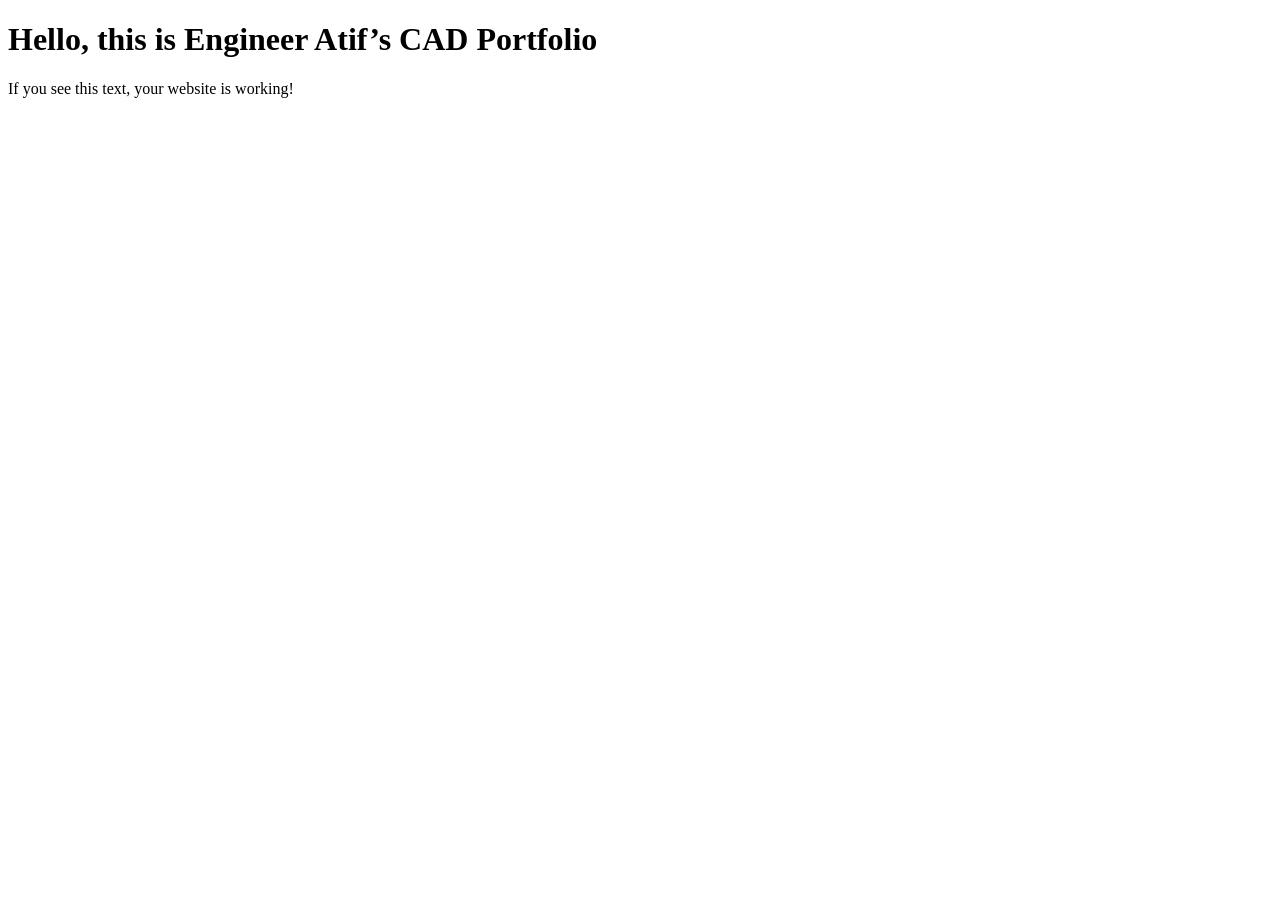
==== index.html @ 32eb72b0 "Create index.html" ====
<!DOCTYPE html>
<html>
<head>
    <title>Engineer Atif - CAD Portfolio</title>
    <meta name="viewport" content="width=device-width, initial-scale=1">
</head>
<body>
    <h1>Hello, this is Engineer Atif’s CAD Portfolio</h1>
    <p>If you see this text, your website is working!</p>
</body>
</html>
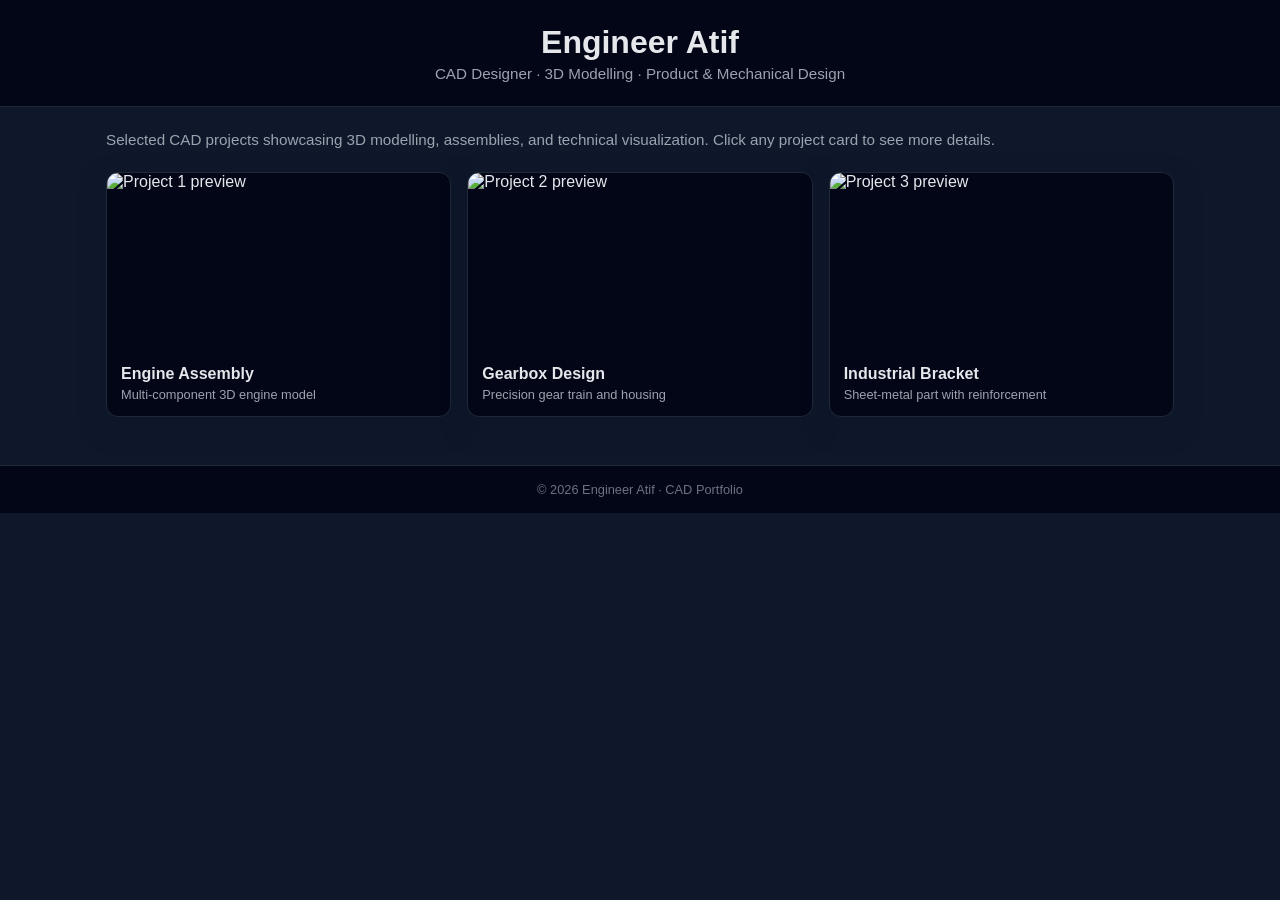
==== commit 13943550: "index.html" ====
--- a/index.html
+++ b/index.html
@@ -1,11 +1,331 @@
 <!DOCTYPE html>
-<html>
+<html lang="en">
 <head>
-    <title>Engineer Atif - CAD Portfolio</title>
-    <meta name="viewport" content="width=device-width, initial-scale=1">
+  <meta charset="UTF-8" />
+  <title>Engineer Atif - CAD Portfolio</title>
+  <meta name="viewport" content="width=device-width, initial-scale=1" />
+  <style>
+    * {
+      box-sizing: border-box;
+      margin: 0;
+      padding: 0;
+    }
+
+    body {
+      font-family: Arial, sans-serif;
+      background: #0f172a;
+      color: #e5e7eb;
+      min-height: 100vh;
+    }
+
+    header {
+      padding: 24px 16px;
+      text-align: center;
+      background: #020617;
+      border-bottom: 1px solid #1f2937;
+    }
+
+    header h1 {
+      font-size: 2rem;
+      margin-bottom: 4px;
+    }
+
+    header p {
+      font-size: 0.95rem;
+      color: #9ca3af;
+    }
+
+    main {
+      max-width: 1100px;
+      margin: 0 auto;
+      padding: 24px 16px 48px;
+    }
+
+    .intro {
+      margin-bottom: 24px;
+      font-size: 0.95rem;
+      color: #9ca3af;
+    }
+
+    .grid {
+      display: grid;
+      grid-template-columns: repeat(auto-fit, minmax(250px, 1fr));
+      gap: 16px;
+    }
+
+    .card {
+      background: #020617;
+      border-radius: 12px;
+      overflow: hidden;
+      border: 1px solid #1f2937;
+      box-shadow: 0 10px 25px rgba(15,23,42,0.6);
+      cursor: pointer;
+      transition: transform 0.2s ease, box-shadow 0.2s ease, border-color 0.2s ease;
+    }
+
+    .card:hover {
+      transform: translateY(-4px);
+      box-shadow: 0 18px 30px rgba(15,23,42,0.8);
+      border-color: #4b5563;
+    }
+
+    .card img {
+      width: 100%;
+      height: 180px;
+      object-fit: cover;
+      display: block;
+    }
+
+    .card-body {
+      padding: 12px 14px 14px;
+    }
+
+    .card-title {
+      font-size: 1rem;
+      margin-bottom: 4px;
+    }
+
+    .card-sub {
+      font-size: 0.8rem;
+      color: #9ca3af;
+    }
+
+    footer {
+      text-align: center;
+      padding: 16px;
+      font-size: 0.8rem;
+      color: #6b7280;
+      border-top: 1px solid #1f2937;
+      background: #020617;
+    }
+
+    /* Modal */
+    .modal {
+      display: none;
+      position: fixed;
+      inset: 0;
+      background: rgba(15,23,42,0.85);
+      justify-content: center;
+      align-items: center;
+      padding: 16px;
+      z-index: 50;
+    }
+
+    .modal.open {
+      display: flex;
+    }
+
+    .modal-content {
+      background: #020617;
+      border-radius: 16px;
+      max-width: 800px;
+      width: 100%;
+      max-height: 90vh;
+      overflow-y: auto;
+      border: 1px solid #1f2937;
+      box-shadow: 0 18px 40px rgba(0,0,0,0.7);
+    }
+
+    .modal-header {
+      display: flex;
+      justify-content: space-between;
+      align-items: center;
+      padding: 14px 18px;
+      border-bottom: 1px solid #1f2937;
+    }
+
+    .modal-title {
+      font-size: 1.1rem;
+    }
+
+    .close-btn {
+      background: none;
+      border: none;
+      color: #9ca3af;
+      font-size: 1.4rem;
+      cursor: pointer;
+    }
+
+    .close-btn:hover {
+      color: #f9fafb;
+    }
+
+    .modal-body {
+      padding: 14px 18px 18px;
+      font-size: 0.95rem;
+      color: #d1d5db;
+    }
+
+    .modal-body img {
+      width: 100%;
+      border-radius: 12px;
+      margin-bottom: 12px;
+      border: 1px solid #111827;
+    }
+
+    .meta {
+      font-size: 0.8rem;
+      color: #9ca3af;
+      margin-bottom: 8px;
+    }
+
+    .tags {
+      margin-top: 8px;
+      display: flex;
+      flex-wrap: wrap;
+      gap: 6px;
+    }
+
+    .tag {
+      font-size: 0.8rem;
+      padding: 4px 8px;
+      border-radius: 999px;
+      border: 1px solid #374151;
+      background: #020617;
+      color: #e5e7eb;
+    }
+
+    @media (max-width: 480px) {
+      header h1 {
+        font-size: 1.5rem;
+      }
+    }
+  </style>
 </head>
 <body>
-    <h1>Hello, this is Engineer Atif’s CAD Portfolio</h1>
-    <p>If you see this text, your website is working!</p>
+
+  <header>
+    <h1>Engineer Atif</h1>
+    <p>CAD Designer · 3D Modelling · Product & Mechanical Design</p>
+  </header>
+
+  <main>
+    <p class="intro">
+      Selected CAD projects showcasing 3D modelling, assemblies, and technical visualization.
+      Click any project card to see more details.
+    </p>
+
+    <section class="grid">
+      <!-- PROJECT 1 CARD -->
+      <article class="card" onclick="openModal('project1')">
+        <img src="project1.jpg" alt="Project 1 preview">
+        <div class="card-body">
+          <h2 class="card-title">Engine Assembly</h2>
+          <p class="card-sub">Multi-component 3D engine model</p>
+        </div>
+      </article>
+
+      <!-- PROJECT 2 CARD -->
+      <article class="card" onclick="openModal('project2')">
+        <img src="project2.jpg" alt="Project 2 preview">
+        <div class="card-body">
+          <h2 class="card-title">Gearbox Design</h2>
+          <p class="card-sub">Precision gear train and housing</p>
+        </div>
+      </article>
+
+      <!-- PROJECT 3 CARD -->
+      <article class="card" onclick="openModal('project3')">
+        <img src="project3.jpg" alt="Project 3 preview">
+        <div class="card-body">
+          <h2 class="card-title">Industrial Bracket</h2>
+          <p class="card-sub">Sheet-metal part with reinforcement</p>
+        </div>
+      </article>
+    </section>
+  </main>
+
+  <footer>
+    © <span id="year"></span> Engineer Atif · CAD Portfolio
+  </footer>
+
+  <!-- MODAL: PROJECT 1 -->
+  <div id="project1" class="modal" onclick="backdropClick(event, 'project1')">
+    <div class="modal-content">
+      <div class="modal-header">
+        <h3 class="modal-title">Engine Assembly</h3>
+        <button class="close-btn" onclick="closeModal('project1')">&times;</button>
+      </div>
+      <div class="modal-body">
+        <img src="project1.jpg" alt="Engine assembly CAD render">
+        <p class="meta">Software: SolidWorks · Focus: Assembly design, exploded views</p>
+        <p>
+          Detailed 3D assembly of an internal combustion engine including crankshaft,
+          pistons, connecting rods, and housing. Designed for visualization of motion
+          and interference checks between components.
+        </p>
+        <div class="tags">
+          <span class="tag">Assembly</span>
+          <span class="tag">Exploded View</span>
+          <span class="tag">Mechanical</span>
+        </div>
+      </div>
+    </div>
+  </div>
+
+  <!-- MODAL: PROJECT 2 -->
+  <div id="project2" class="modal" onclick="backdropClick(event, 'project2')">
+    <div class="modal-content">
+      <div class="modal-header">
+        <h3 class="modal-title">Gearbox Design</h3>
+        <button class="close-btn" onclick="closeModal('project2')">&times;</button>
+      </div>
+      <div class="modal-body">
+        <img src="project2.jpg" alt="Gearbox CAD render">
+        <p class="meta">Software: SolidWorks / Inventor · Focus: Gear train, casing design</p>
+        <p>
+          Compact gearbox featuring multiple spur gears and a custom housing.
+          Designed with attention to proper clearances, alignment, and manufacturability.
+        </p>
+        <div class="tags">
+          <span class="tag">Gears</span>
+          <span class="tag">Transmission</span>
+          <span class="tag">Mechanical Design</span>
+        </div>
+      </div>
+    </div>
+  </div>
+
+  <!-- MODAL: PROJECT 3 -->
+  <div id="project3" class="modal" onclick="backdropClick(event, 'project3')">
+    <div class="modal-content">
+      <div class="modal-header">
+        <h3 class="modal-title">Industrial Bracket</h3>
+        <button class="close-btn" onclick="closeModal('project3')">&times;</button>
+      </div>
+      <div class="modal-body">
+        <img src="project3.jpg" alt="Bracket CAD render">
+        <p class="meta">Software: SolidWorks · Focus: Sheet-metal, FEA-ready geometry</p>
+        <p>
+          Structural bracket with bends and fillets optimized for strength and easy fabrication.
+          Designed to be ready for finite element analysis and production.
+        </p>
+        <div class="tags">
+          <span class="tag">Sheet Metal</span>
+          <span class="tag">Bracket</span>
+          <span class="tag">FEA Ready</span>
+        </div>
+      </div>
+    </div>
+  </div>
+
+  <script>
+    // Dynamic year in footer
+    document.getElementById("year").textContent = new Date().getFullYear();
+
+    function openModal(id) {
+      document.getElementById(id).classList.add("open");
+    }
+
+    function closeModal(id) {
+      document.getElementById(id).classList.remove("open");
+    }
+
+    function backdropClick(event, id) {
+      if (event.target.id === id) {
+        closeModal(id);
+      }
+    }
+  </script>
 </body>
 </html>
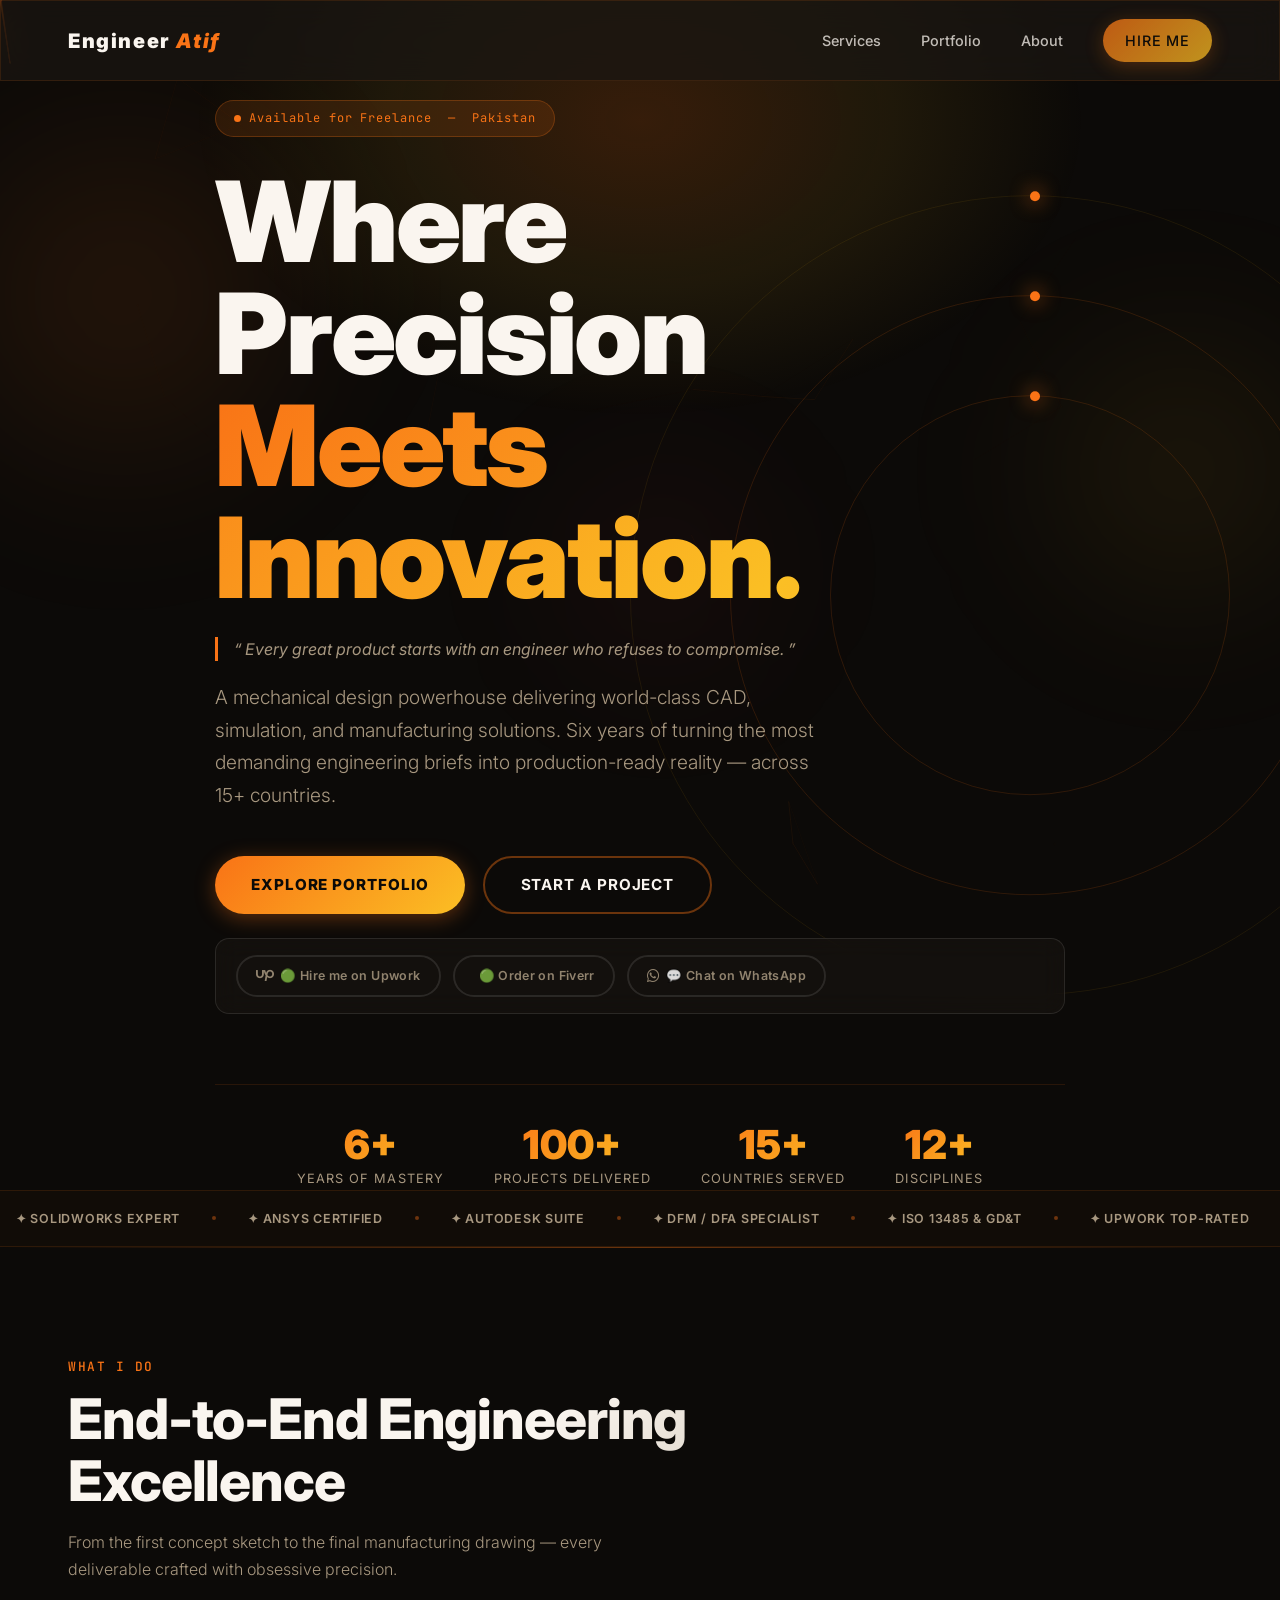
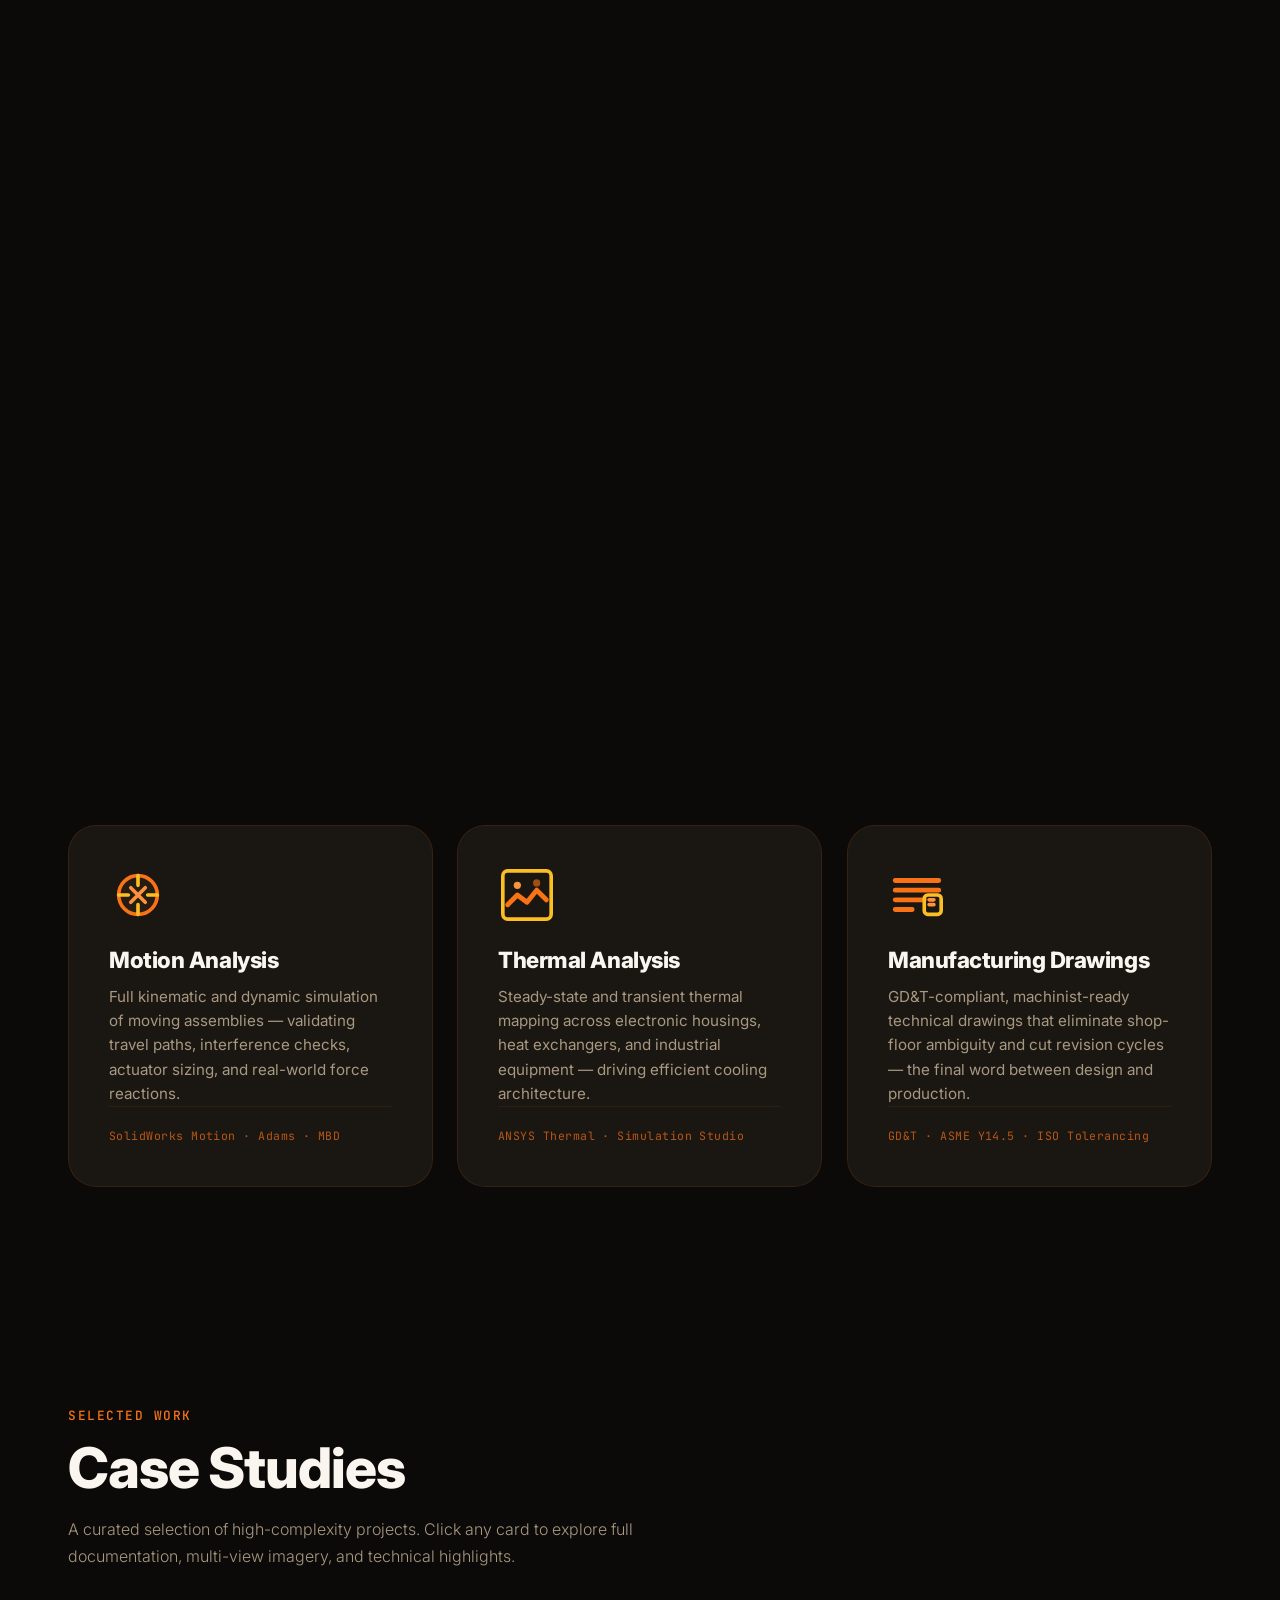
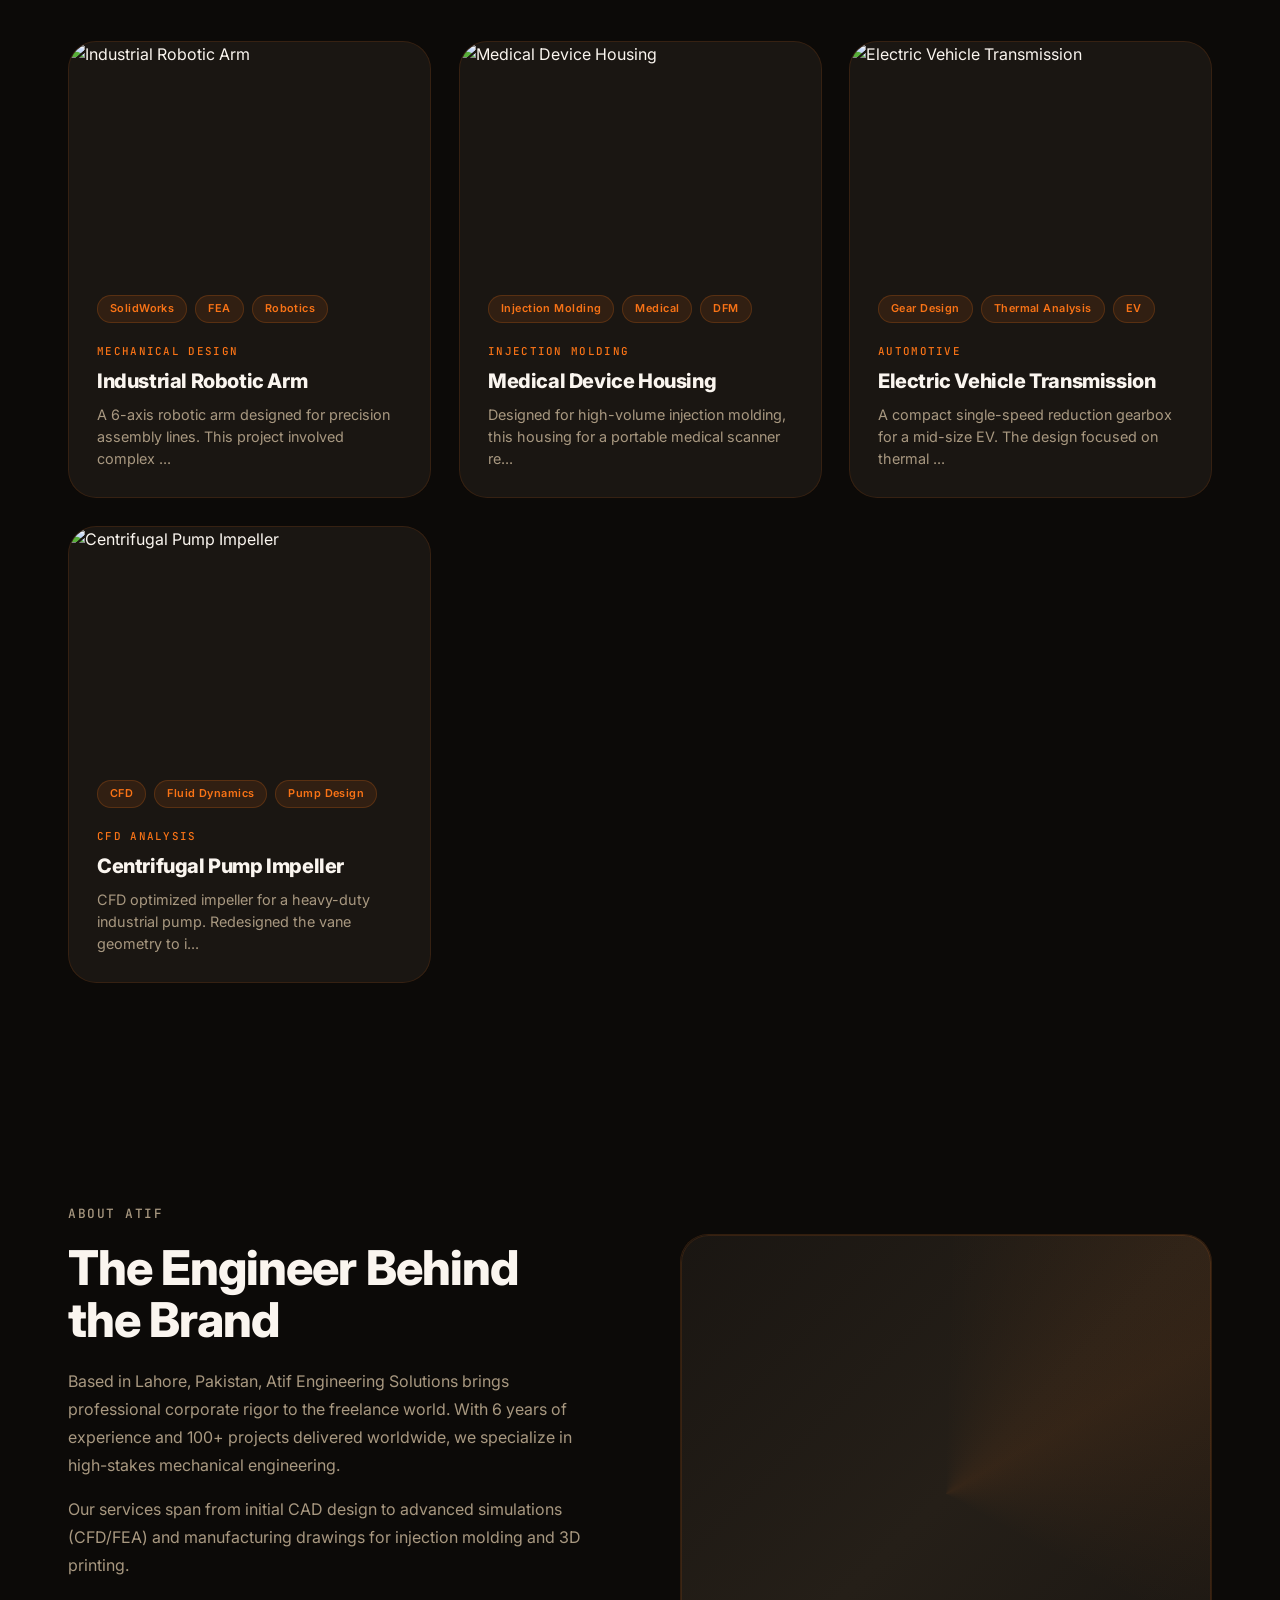
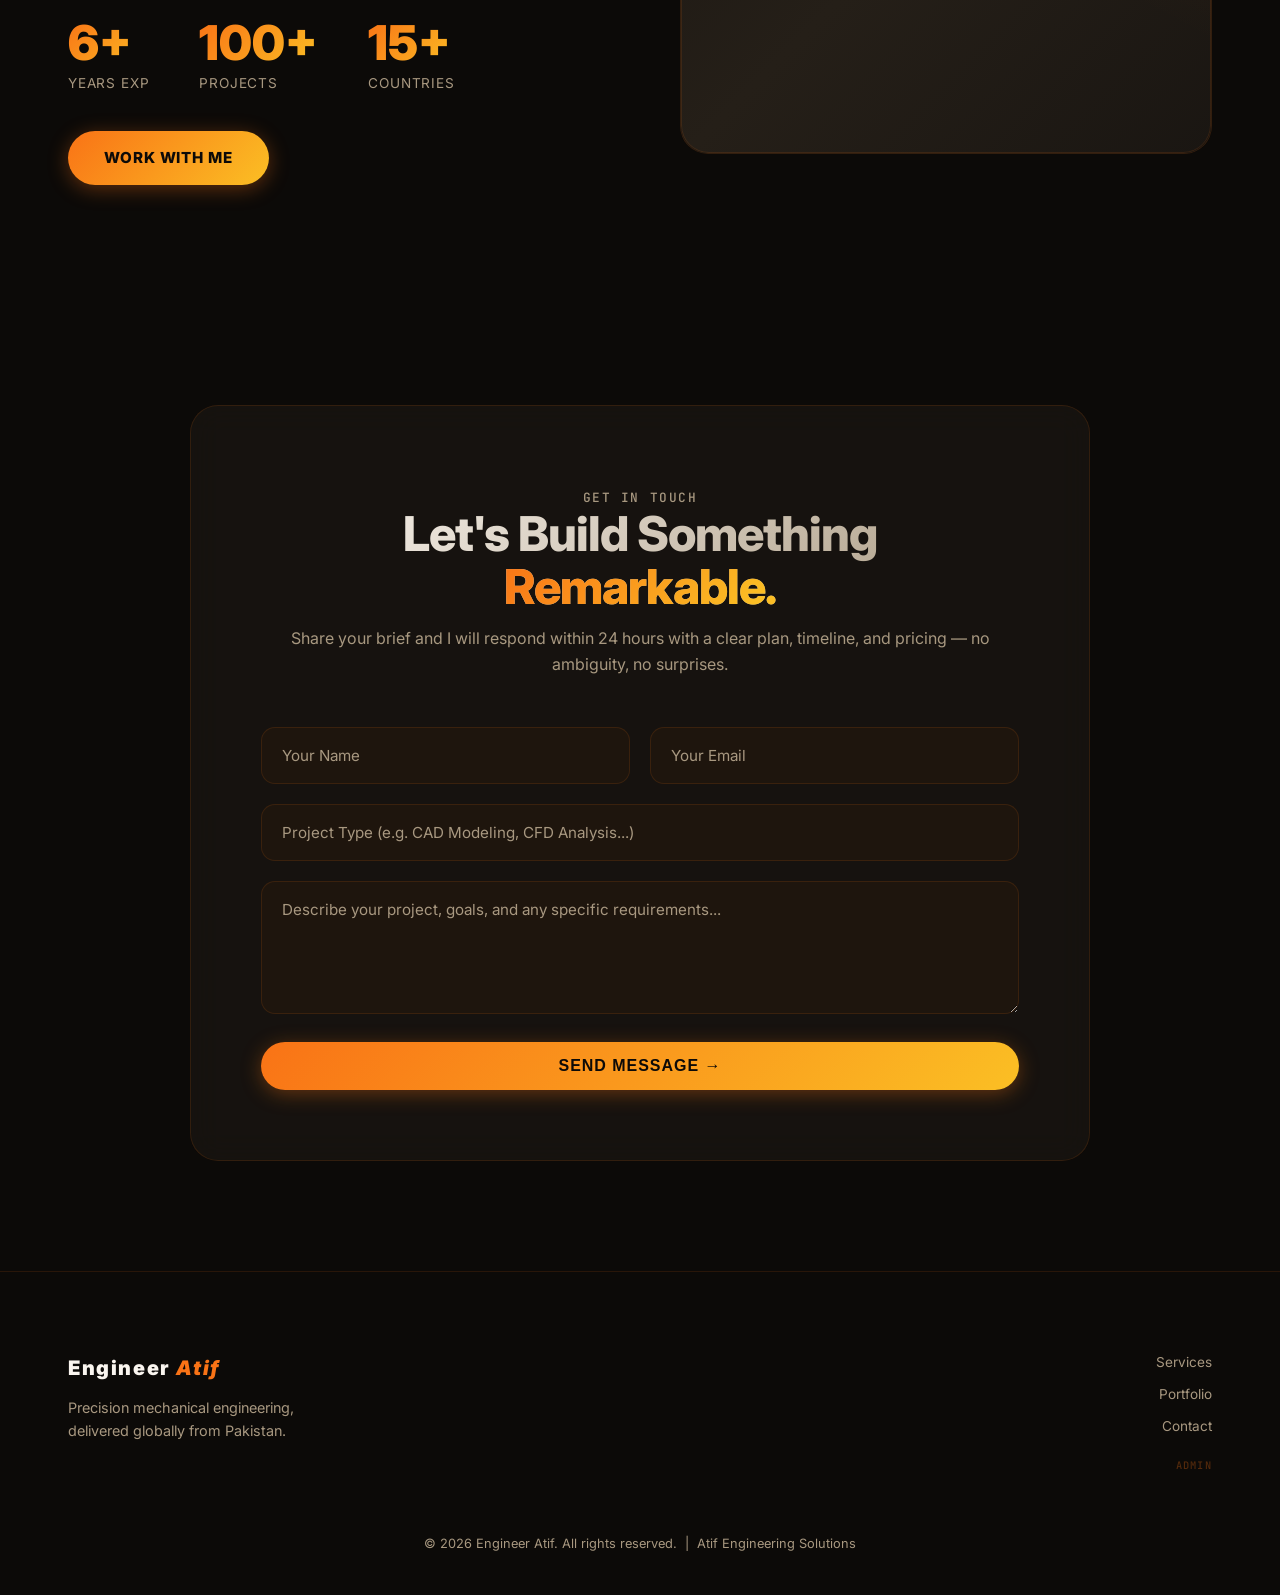
==== commit 6bf39fc6: "Add files via upload" ====
--- a/index.html
+++ b/index.html
@@ -1,331 +1,385 @@
 <!DOCTYPE html>
 <html lang="en">
 <head>
-  <meta charset="UTF-8" />
-  <title>Engineer Atif - CAD Portfolio</title>
-  <meta name="viewport" content="width=device-width, initial-scale=1" />
-  <style>
-    * {
-      box-sizing: border-box;
-      margin: 0;
-      padding: 0;
-    }
-
-    body {
-      font-family: Arial, sans-serif;
-      background: #0f172a;
-      color: #e5e7eb;
-      min-height: 100vh;
-    }
-
-    header {
-      padding: 24px 16px;
-      text-align: center;
-      background: #020617;
-      border-bottom: 1px solid #1f2937;
-    }
-
-    header h1 {
-      font-size: 2rem;
-      margin-bottom: 4px;
-    }
-
-    header p {
-      font-size: 0.95rem;
-      color: #9ca3af;
-    }
-
-    main {
-      max-width: 1100px;
-      margin: 0 auto;
-      padding: 24px 16px 48px;
-    }
-
-    .intro {
-      margin-bottom: 24px;
-      font-size: 0.95rem;
-      color: #9ca3af;
-    }
-
-    .grid {
-      display: grid;
-      grid-template-columns: repeat(auto-fit, minmax(250px, 1fr));
-      gap: 16px;
-    }
-
-    .card {
-      background: #020617;
-      border-radius: 12px;
-      overflow: hidden;
-      border: 1px solid #1f2937;
-      box-shadow: 0 10px 25px rgba(15,23,42,0.6);
-      cursor: pointer;
-      transition: transform 0.2s ease, box-shadow 0.2s ease, border-color 0.2s ease;
-    }
-
-    .card:hover {
-      transform: translateY(-4px);
-      box-shadow: 0 18px 30px rgba(15,23,42,0.8);
-      border-color: #4b5563;
-    }
-
-    .card img {
-      width: 100%;
-      height: 180px;
-      object-fit: cover;
-      display: block;
-    }
-
-    .card-body {
-      padding: 12px 14px 14px;
-    }
-
-    .card-title {
-      font-size: 1rem;
-      margin-bottom: 4px;
-    }
-
-    .card-sub {
-      font-size: 0.8rem;
-      color: #9ca3af;
-    }
-
-    footer {
-      text-align: center;
-      padding: 16px;
-      font-size: 0.8rem;
-      color: #6b7280;
-      border-top: 1px solid #1f2937;
-      background: #020617;
-    }
-
-    /* Modal */
-    .modal {
-      display: none;
-      position: fixed;
-      inset: 0;
-      background: rgba(15,23,42,0.85);
-      justify-content: center;
-      align-items: center;
-      padding: 16px;
-      z-index: 50;
-    }
-
-    .modal.open {
-      display: flex;
-    }
-
-    .modal-content {
-      background: #020617;
-      border-radius: 16px;
-      max-width: 800px;
-      width: 100%;
-      max-height: 90vh;
-      overflow-y: auto;
-      border: 1px solid #1f2937;
-      box-shadow: 0 18px 40px rgba(0,0,0,0.7);
-    }
-
-    .modal-header {
-      display: flex;
-      justify-content: space-between;
-      align-items: center;
-      padding: 14px 18px;
-      border-bottom: 1px solid #1f2937;
-    }
-
-    .modal-title {
-      font-size: 1.1rem;
-    }
-
-    .close-btn {
-      background: none;
-      border: none;
-      color: #9ca3af;
-      font-size: 1.4rem;
-      cursor: pointer;
-    }
-
-    .close-btn:hover {
-      color: #f9fafb;
-    }
-
-    .modal-body {
-      padding: 14px 18px 18px;
-      font-size: 0.95rem;
-      color: #d1d5db;
-    }
-
-    .modal-body img {
-      width: 100%;
-      border-radius: 12px;
-      margin-bottom: 12px;
-      border: 1px solid #111827;
-    }
-
-    .meta {
-      font-size: 0.8rem;
-      color: #9ca3af;
-      margin-bottom: 8px;
-    }
-
-    .tags {
-      margin-top: 8px;
-      display: flex;
-      flex-wrap: wrap;
-      gap: 6px;
-    }
-
-    .tag {
-      font-size: 0.8rem;
-      padding: 4px 8px;
-      border-radius: 999px;
-      border: 1px solid #374151;
-      background: #020617;
-      color: #e5e7eb;
-    }
-
-    @media (max-width: 480px) {
-      header h1 {
-        font-size: 1.5rem;
-      }
-    }
-  </style>
+    <meta charset="UTF-8">
+    <meta name="viewport" content="width=device-width, initial-scale=1.0">
+    <title>Engineer Atif | Precision Mechanical Design &amp; Engineering</title>
+    <meta name="description" content="Engineer Atif Abbas — Pakistan's leading freelance mechanical design expert. Specialized in CAD, FEA, CFD, Rapid Prototyping, Reverse Engineering and Manufacturing.">
+    <link rel="stylesheet" href="https://cdnjs.cloudflare.com/ajax/libs/font-awesome/6.5.1/css/all.min.css" integrity="sha512-DTOQO9RWCH3ppGqcWaEA1BIZOC6xxalwEsw9c2QQeAIftl+Vegovlnee1c9QX4TctnWMn13TZye+giMm8e2LwA==" crossorigin="anonymous" referrerpolicy="no-referrer" />
+    <link rel="stylesheet" href="style.css">
 </head>
 <body>
 
-  <header>
-    <h1>Engineer Atif</h1>
-    <p>CAD Designer · 3D Modelling · Product & Mechanical Design</p>
-  </header>
-
-  <main>
-    <p class="intro">
-      Selected CAD projects showcasing 3D modelling, assemblies, and technical visualization.
-      Click any project card to see more details.
-    </p>
-
-    <section class="grid">
-      <!-- PROJECT 1 CARD -->
-      <article class="card" onclick="openModal('project1')">
-        <img src="project1.jpg" alt="Project 1 preview">
-        <div class="card-body">
-          <h2 class="card-title">Engine Assembly</h2>
-          <p class="card-sub">Multi-component 3D engine model</p>
-        </div>
-      </article>
-
-      <!-- PROJECT 2 CARD -->
-      <article class="card" onclick="openModal('project2')">
-        <img src="project2.jpg" alt="Project 2 preview">
-        <div class="card-body">
-          <h2 class="card-title">Gearbox Design</h2>
-          <p class="card-sub">Precision gear train and housing</p>
-        </div>
-      </article>
-
-      <!-- PROJECT 3 CARD -->
-      <article class="card" onclick="openModal('project3')">
-        <img src="project3.jpg" alt="Project 3 preview">
-        <div class="card-body">
-          <h2 class="card-title">Industrial Bracket</h2>
-          <p class="card-sub">Sheet-metal part with reinforcement</p>
-        </div>
-      </article>
+    <!-- Dynamic Background -->
+    <canvas id="particle-canvas"></canvas>
+    <div class="hero-glow"></div>
+    <!-- Extra floating orbs for more dynamism -->
+    <div class="orb orb-1"></div>
+    <div class="orb orb-2"></div>
+    <div class="orb orb-3"></div>
+
+    <!-- Navigation -->
+    <nav class="glass">
+        <div class="container nav-content">
+            <div class="logo">
+                Engineer<span class="dot"> </span><span class="logo-name">Atif</span>
+            </div>
+            <ul class="nav-links">
+                <li><a href="#services">Services</a></li>
+                <li><a href="#projects">Portfolio</a></li>
+                <li><a href="#about">About</a></li>
+                <li><a href="#contact" class="btn btn-primary btn-sm">Hire Me</a></li>
+            </ul>
+        </div>
+    </nav>
+
+    <!-- Hero -->
+    <header class="hero">
+        <div class="container">
+            <div class="hero-inner">
+                <div class="hero-badge">
+                    <span class="hero-badge-dot"></span>
+                    Available for Freelance &nbsp;&mdash;&nbsp; Pakistan
+                </div>
+                <h1>Where Precision<br><span class="text-gradient">Meets Innovation.</span></h1>
+                <p class="hero-tagline">&ldquo; Every great product starts with an engineer who refuses to compromise. &rdquo;</p>
+                <p class="hero-sub">
+                    A mechanical design powerhouse delivering world-class CAD, simulation, and manufacturing solutions. Six years of turning the most demanding engineering briefs into production-ready reality — across 15+ countries.
+                </p>
+                <div class="hero-cta">
+                    <a href="#projects" class="btn btn-primary">Explore Portfolio</a>
+                    <a href="#contact" class="btn btn-outline">Start a Project</a>
+                </div>
+                <!-- Freelance Action Panel -->
+                <div class="freelance-panel glass" style="margin-top: 24px; padding: 16px 20px; border-radius: 14px; border: 1px solid rgba(255,255,255,0.1); display: flex; gap: 12px; flex-wrap: wrap; animation: fadeInUp 0.8s 0.4s ease both;">
+                    <a href="https://www.upwork.com/freelancers/~01c4db403abc9a7680?mp_source=share" target="_blank" class="btn btn-sm btn-outline freelance-btn freelance-btn--upwork">
+                        <i class="fab fa-upwork"></i> 🟢 Hire me on Upwork
+                    </a>
+                    <a href="https://www.fiverr.com/s/qDWVEWV" target="_blank" class="btn btn-sm btn-outline freelance-btn freelance-btn--fiverr">
+                        <i class="fab fa-fiverr"></i> 🟢 Order on Fiverr
+                    </a>
+                    <a href="https://wa.me/923314820369?text=Hi%20Atif,%20I%20viewed%20your%20portfolio%20and%20want%20to%20discuss%20a%20mechanical%20design%20project." target="_blank" class="btn btn-sm btn-outline freelance-btn freelance-btn--whatsapp">
+                        <i class="fab fa-whatsapp"></i> 💬 Chat on WhatsApp
+                    </a>
+                </div>
+                <div class="hero-stats">
+                    <div>
+                        <div class="hero-stat-num">6+</div>
+                        <div class="hero-stat-label">Years of Mastery</div>
+                    </div>
+                    <div>
+                        <div class="hero-stat-num">100+</div>
+                        <div class="hero-stat-label">Projects Delivered</div>
+                    </div>
+                    <div>
+                        <div class="hero-stat-num">15+</div>
+                        <div class="hero-stat-label">Countries Served</div>
+                    </div>
+                    <div>
+                        <div class="hero-stat-num">12+</div>
+                        <div class="hero-stat-label">Disciplines</div>
+                    </div>
+                </div>
+            </div>
+        </div>
+        <div class="hero-visual">
+            <div class="hero-ring"></div>
+            <div class="hero-ring"></div>
+            <div class="hero-ring"></div>
+        </div>
+    </header>
+
+    <!-- Trust Bar — Infinite Scrolling Marquee -->
+    <div class="trust-bar">
+        <div class="trust-bar-track">
+            <div class="trust-bar-inner">
+                <span class="trust-item">✦ SolidWorks Expert</span>
+                <span class="trust-divider"></span>
+                <span class="trust-item">✦ ANSYS Certified</span>
+                <span class="trust-divider"></span>
+                <span class="trust-item">✦ Autodesk Suite</span>
+                <span class="trust-divider"></span>
+                <span class="trust-item">✦ DFM / DFA Specialist</span>
+                <span class="trust-divider"></span>
+                <span class="trust-item">✦ ISO 13485 &amp; GD&amp;T</span>
+                <span class="trust-divider"></span>
+                <span class="trust-item">✦ Upwork Top-Rated</span>
+                <span class="trust-divider"></span>
+            </div>
+            <div class="trust-bar-inner" aria-hidden="true">
+                <span class="trust-item">✦ SolidWorks Expert</span>
+                <span class="trust-divider"></span>
+                <span class="trust-item">✦ ANSYS Certified</span>
+                <span class="trust-divider"></span>
+                <span class="trust-item">✦ Autodesk Suite</span>
+                <span class="trust-divider"></span>
+                <span class="trust-item">✦ DFM / DFA Specialist</span>
+                <span class="trust-divider"></span>
+                <span class="trust-item">✦ ISO 13485 &amp; GD&amp;T</span>
+                <span class="trust-divider"></span>
+                <span class="trust-item">✦ Upwork Top-Rated</span>
+                <span class="trust-divider"></span>
+            </div>
+        </div>
+    </div>
+
+    <!-- Services -->
+    <section id="services" class="services">
+        <div class="container">
+            <div class="section-title reveal">
+                <p class="mono">What I Do</p>
+                <h2>End-to-End Engineering<br>Excellence</h2>
+                <p class="section-sub">From the first concept sketch to the final manufacturing drawing — every deliverable crafted with obsessive precision.</p>
+            </div>
+            <div class="bento-grid">
+
+                <div class="bento-item glass reveal">
+                    <div class="icon">
+                        <svg viewBox="0 0 24 24" fill="none" xmlns="http://www.w3.org/2000/svg">
+                            <path d="M12 2L2 7L12 12L22 7L12 2Z" fill="#f97316" opacity="0.9"/>
+                            <path d="M2 17L12 22L22 17" stroke="#fbbf24" stroke-width="2" stroke-linecap="round" stroke-linejoin="round"/>
+                            <path d="M2 12L12 17L22 12" stroke="#fb923c" stroke-width="2" stroke-linecap="round" stroke-linejoin="round" opacity="0.6"/>
+                        </svg>
+                    </div>
+                    <h3>Parametric CAD</h3>
+                    <p>Feature-driven 3D modeling, complex multi-body assemblies, and design-intent-first engineering. Built to iterate, scale, and manufacture without surprises.</p>
+                    <div class="bento-tag">SolidWorks · CATIA · Fusion 360</div>
+                </div>
+
+                <div class="bento-item glass reveal">
+                    <div class="icon">
+                        <svg viewBox="0 0 24 24" fill="none" xmlns="http://www.w3.org/2000/svg">
+                            <rect x="3" y="3" width="18" height="18" rx="3" fill="#f97316" opacity="0.15" stroke="#f97316" stroke-width="1.5"/>
+                            <path d="M8 8L12 4L16 8M16 16L12 20L8 16" stroke="#fbbf24" stroke-width="2" stroke-linecap="round" stroke-linejoin="round"/>
+                            <circle cx="12" cy="12" r="3" fill="#fb923c"/>
+                            <path d="M12 9V15M9 12H15" stroke="#fff" stroke-width="1.5" stroke-linecap="round"/>
+                        </svg>
+                    </div>
+                    <h3>Rapid Prototyping</h3>
+                    <p>Speed from concept to physical prototype with 3D-print-optimised models, FDM/SLA geometry, and design-for-manufacturability built into every iteration.</p>
+                    <div class="bento-tag">FDM · SLA · DFM Optimisation</div>
+                </div>
+
+                <div class="bento-item glass reveal">
+                    <div class="icon">
+                        <svg viewBox="0 0 24 24" fill="none" xmlns="http://www.w3.org/2000/svg">
+                            <ellipse cx="12" cy="12" rx="9" ry="5" stroke="#f97316" stroke-width="1.5" fill="#f97316" fill-opacity="0.08"/>
+                            <path d="M3 12C3 12 6 19 12 19C18 19 21 12 21 12" stroke="#fbbf24" stroke-width="2" stroke-linecap="round"/>
+                            <circle cx="12" cy="12" r="3" fill="#fb923c"/>
+                            <path d="M12 3V5M12 19V21M3 12H5M19 12H21" stroke="#f97316" stroke-width="1.5" stroke-linecap="round" opacity="0.6"/>
+                        </svg>
+                    </div>
+                    <h3>CFD Analysis</h3>
+                    <p>Computational fluid dynamics simulations that reveal flow behaviour, pressure drops, and thermal performance — before a single prototype is cut.</p>
+                    <div class="bento-tag">ANSYS Fluent · OpenFOAM · STAR-CCM+</div>
+                </div>
+
+                <div class="bento-item glass reveal">
+                    <div class="icon">
+                        <svg viewBox="0 0 24 24" fill="none" xmlns="http://www.w3.org/2000/svg">
+                            <path d="M12 3L3 8V16L12 21L21 16V8L12 3Z" stroke="#fbbf24" stroke-width="1.5" fill="#fbbf24" fill-opacity="0.08"/>
+                            <path d="M12 3V21M3 8L21 16M21 8L3 16" stroke="#f97316" stroke-width="1.5" stroke-linecap="round" opacity="0.7"/>
+                            <circle cx="12" cy="12" r="2.5" fill="#fb923c"/>
+                        </svg>
+                    </div>
+                    <h3>FEA &amp; Structural</h3>
+                    <p>Finite element analysis for static loads, fatigue life, vibration modes, and impact events. Designs proven virtually before they are proven physically.</p>
+                    <div class="bento-tag">ANSYS Mechanical · Simulation Xpress</div>
+                </div>
+
+                <div class="bento-item glass reveal">
+                    <div class="icon">
+                        <svg viewBox="0 0 24 24" fill="none" xmlns="http://www.w3.org/2000/svg">
+                            <rect x="4" y="4" width="16" height="16" rx="2" stroke="#f97316" stroke-width="1.5" fill="#f97316" fill-opacity="0.08"/>
+                            <path d="M8 12H16M12 8V16" stroke="#fbbf24" stroke-width="2" stroke-linecap="round"/>
+                            <circle cx="8" cy="8" r="1.5" fill="#fb923c"/>
+                            <circle cx="16" cy="16" r="1.5" fill="#fb923c"/>
+                            <circle cx="8" cy="16" r="1.5" fill="#f97316" opacity="0.5"/>
+                            <circle cx="16" cy="8" r="1.5" fill="#f97316" opacity="0.5"/>
+                        </svg>
+                    </div>
+                    <h3>Injection Molding</h3>
+                    <p>Production-grade mold designs with optimised gate locations, draft angles, sink-mark prevention, and complete tool-making packages ready for the shop floor.</p>
+                    <div class="bento-tag">Core &amp; Cavity · Mold Flow Analysis</div>
+                </div>
+
+                <div class="bento-item glass reveal">
+                    <div class="icon">
+                        <svg viewBox="0 0 24 24" fill="none" xmlns="http://www.w3.org/2000/svg">
+                            <path d="M21 12C21 16.9706 16.9706 21 12 21" stroke="#f97316" stroke-width="2" stroke-linecap="round" stroke-dasharray="3 3"/>
+                            <path d="M3 12C3 7.02944 7.02944 3 12 3" stroke="#fbbf24" stroke-width="2" stroke-linecap="round" stroke-dasharray="3 3"/>
+                            <path d="M12 3V7M12 17V21M3 12H7M17 12H21" stroke="#fb923c" stroke-width="2" stroke-linecap="round"/>
+                            <rect x="9" y="9" width="6" height="6" rx="1.5" fill="#f97316" opacity="0.8"/>
+                        </svg>
+                    </div>
+                    <h3>Reverse Engineering</h3>
+                    <p>Precision reconstruction of legacy or competitor components from physical measurements, point-cloud scans, or worn originals — back into clean parametric models.</p>
+                    <div class="bento-tag">3D Scanning · Point Cloud · IGES/STEP</div>
+                </div>
+
+                <div class="bento-item glass reveal">
+                    <div class="icon">
+                        <svg viewBox="0 0 24 24" fill="none" xmlns="http://www.w3.org/2000/svg">
+                            <circle cx="12" cy="12" r="8" stroke="#f97316" stroke-width="1.5" fill="#f97316" fill-opacity="0.06"/>
+                            <path d="M12 4V8M12 16V20M4 12H8M16 12H20" stroke="#fbbf24" stroke-width="1.5" stroke-linecap="round"/>
+                            <path d="M9 9L12 12L15 9M9 15L12 12L15 15" stroke="#fb923c" stroke-width="1.5" stroke-linecap="round" stroke-linejoin="round"/>
+                        </svg>
+                    </div>
+                    <h3>Motion Analysis</h3>
+                    <p>Full kinematic and dynamic simulation of moving assemblies — validating travel paths, interference checks, actuator sizing, and real-world force reactions.</p>
+                    <div class="bento-tag">SolidWorks Motion · Adams · MBD</div>
+                </div>
+
+                <div class="bento-item glass reveal">
+                    <div class="icon">
+                        <svg viewBox="0 0 24 24" fill="none" xmlns="http://www.w3.org/2000/svg">
+                            <path d="M4 16L8 12L12 15L16 10L20 14" stroke="#f97316" stroke-width="2" stroke-linecap="round" stroke-linejoin="round"/>
+                            <rect x="2" y="2" width="20" height="20" rx="2" stroke="#fbbf24" stroke-width="1.5" fill="none"/>
+                            <circle cx="8" cy="8" r="1.5" fill="#fb923c"/>
+                            <circle cx="16" cy="7" r="1.5" fill="#f97316" opacity="0.6"/>
+                        </svg>
+                    </div>
+                    <h3>Thermal Analysis</h3>
+                    <p>Steady-state and transient thermal mapping across electronic housings, heat exchangers, and industrial equipment — driving efficient cooling architecture.</p>
+                    <div class="bento-tag">ANSYS Thermal · Simulation Studio</div>
+                </div>
+
+                <div class="bento-item glass reveal">
+                    <div class="icon">
+                        <svg viewBox="0 0 24 24" fill="none" xmlns="http://www.w3.org/2000/svg">
+                            <path d="M3 6H21M3 10H21M3 14H15M3 18H10" stroke="#f97316" stroke-width="2" stroke-linecap="round"/>
+                            <rect x="15" y="12" width="7" height="8" rx="1.5" stroke="#fbbf24" stroke-width="1.5"/>
+                            <path d="M17 16H19M17 14H19" stroke="#fb923c" stroke-width="1.5" stroke-linecap="round"/>
+                        </svg>
+                    </div>
+                    <h3>Manufacturing Drawings</h3>
+                    <p>GD&amp;T-compliant, machinist-ready technical drawings that eliminate shop-floor ambiguity and cut revision cycles — the final word between design and production.</p>
+                    <div class="bento-tag">GD&amp;T · ASME Y14.5 · ISO Tolerancing</div>
+                </div>
+
+            </div>
+        </div>
     </section>
-  </main>
-
-  <footer>
-    © <span id="year"></span> Engineer Atif · CAD Portfolio
-  </footer>
-
-  <!-- MODAL: PROJECT 1 -->
-  <div id="project1" class="modal" onclick="backdropClick(event, 'project1')">
-    <div class="modal-content">
-      <div class="modal-header">
-        <h3 class="modal-title">Engine Assembly</h3>
-        <button class="close-btn" onclick="closeModal('project1')">&times;</button>
-      </div>
-      <div class="modal-body">
-        <img src="project1.jpg" alt="Engine assembly CAD render">
-        <p class="meta">Software: SolidWorks · Focus: Assembly design, exploded views</p>
-        <p>
-          Detailed 3D assembly of an internal combustion engine including crankshaft,
-          pistons, connecting rods, and housing. Designed for visualization of motion
-          and interference checks between components.
-        </p>
-        <div class="tags">
-          <span class="tag">Assembly</span>
-          <span class="tag">Exploded View</span>
-          <span class="tag">Mechanical</span>
-        </div>
-      </div>
+
+    <!-- Projects -->
+    <section id="projects" class="projects">
+        <div class="container">
+            <div class="section-title reveal">
+                <p class="mono">Selected Work</p>
+                <h2>Case Studies</h2>
+                <p class="section-sub">A curated selection of high-complexity projects. Click any card to explore full documentation, multi-view imagery, and technical highlights.</p>
+            </div>
+            <div id="projects-grid" class="projects-grid">
+                <!-- Dynamically populated by projects.js -->
+            </div>
+        </div>
+    </section>
+
+    <!-- About -->
+    <section id="about" class="about">
+        <div class="container">
+            <div class="about-content">
+                <div class="about-text reveal-left">
+                    <p class="mono" id="about-subtitle">The Engineer</p>
+                    <h2 id="about-title">Built on Discipline.<br>Driven by Detail.</h2>
+                    <div id="about-desc">
+                        <p>Engineer Atif is a senior mechanical design specialist based in Pakistan, operating at the intersection of precision engineering and creative problem-solving. With 6+ years of professional experience, he has delivered over 100 high-stakes projects for clients across Europe, North America, the Gulf, and Asia-Pacific.</p>
+                        <p>His approach is simple: understand the brief completely, apply the right tools without compromise, and deliver documentation that needs zero clarification. Every project is treated as mission-critical — because for the client, it usually is.</p>
+                    </div>
+                    <div class="stats">
+                        <div class="stat">
+                            <span class="number">6+</span>
+                            <span class="label">Years Exp</span>
+                        </div>
+                        <div class="stat">
+                            <span class="number">100+</span>
+                            <span class="label">Projects</span>
+                        </div>
+                        <div class="stat">
+                            <span class="number">15+</span>
+                            <span class="label">Countries</span>
+                        </div>
+                    </div>
+                    <a href="#contact" class="btn btn-primary" style="margin-top: 36px; display: inline-flex;">Work With Me</a>
+                </div>
+                <div class="about-image glass reveal-right" id="about-img-container" style="overflow: hidden;">
+                    <div class="image-placeholder" id="about-placeholder"></div>
+                    <img id="about-img" src="" alt="Engineer Atif" style="display: none; width: 100%; height: 100%; object-fit: cover;">
+                </div>
+            </div>
+        </div>
+    </section>
+
+    <!-- Contact -->
+    <section id="contact" class="contact">
+        <div class="container">
+            <div class="glass contact-card reveal">
+                <div class="contact-header">
+                    <p class="mono">Get In Touch</p>
+                    <h2>Let's Build Something<br><span class="text-gradient">Remarkable.</span></h2>
+                    <p>Share your brief and I will respond within 24 hours with a clear plan, timeline, and pricing — no ambiguity, no surprises.</p>
+                </div>
+                <form action="https://formspree.io/f/mojbnykq" method="POST" id="contact-form">
+                    <div class="form-grid">
+                        <input type="text" name="name" placeholder="Your Name" required>
+                        <input type="email" name="email" placeholder="Your Email" required>
+                    </div>
+                    <input type="text" name="project_type" placeholder="Project Type (e.g. CAD Modeling, CFD Analysis...)" style="margin-bottom: 20px;">
+                    <textarea name="message" placeholder="Describe your project, goals, and any specific requirements..." rows="5" required></textarea>
+                    <button type="submit" class="btn btn-primary" style="margin-top: 20px; width: 100%; font-size: 1rem;">Send Message &rarr;</button>
+                </form>
+            </div>
+        </div>
+    </section>
+
+    <!-- Footer -->
+    <footer>
+        <div class="container">
+            <div class="footer-content">
+                <div class="footer-info">
+                    <div class="logo">Engineer<span class="dot"> </span><span class="logo-name">Atif</span></div>
+                    <p style="margin-top: 12px; color: var(--text-muted); max-width: 280px; font-size: 0.9rem;">Precision mechanical engineering, delivered globally from Pakistan.</p>
+                </div>
+                <div class="footer-links" style="display: flex; flex-direction: column; gap: 10px; align-items: flex-end;">
+                    <a href="#services" style="color: var(--text-muted); font-size: 0.85rem;">Services</a>
+                    <a href="#projects" style="color: var(--text-muted); font-size: 0.85rem;">Portfolio</a>
+                    <a href="#contact" style="color: var(--text-muted); font-size: 0.85rem;">Contact</a>
+                    <a href="admin.html" class="mono" style="font-size: 0.65rem; opacity: 0.3; margin-top: 10px;">Admin</a>
+                </div>
+            </div>
+            <div class="footer-bottom">
+                <p>&copy; 2026 Engineer Atif. All rights reserved. &nbsp;|&nbsp; Atif Engineering Solutions</p>
+            </div>
+        </div>
+    </footer>
+
+    <!-- Project Modal -->
+    <div id="project-modal" class="modal">
+        <div class="modal-content">
+            <div class="modal-close">&times;</div>
+            <div class="carousel">
+                <button class="carousel-btn carousel-prev">&#10094;</button>
+                <div class="carousel-inner" id="modal-carousel">
+                    <!-- Images injected here -->
+                </div>
+                <button class="carousel-btn carousel-next">&#10095;</button>
+                <div class="carousel-dots" id="modal-dots"></div>
+            </div>
+            <div class="modal-info">
+                <div class="modal-meta">
+                    <span id="modal-category" class="mono"></span>
+                    <div id="modal-tags" class="project-tags"></div>
+                </div>
+                <h2 id="modal-title"></h2>
+                <p id="modal-description"></p>
+                <div id="modal-video-container" style="margin-top: 24px; display: none;">
+                    <a id="modal-video-link" href="#" target="_blank" class="btn btn-outline btn-sm">&#9654; Watch Video</a>
+                </div>
+            </div>
+        </div>
     </div>
-  </div>
-
-  <!-- MODAL: PROJECT 2 -->
-  <div id="project2" class="modal" onclick="backdropClick(event, 'project2')">
-    <div class="modal-content">
-      <div class="modal-header">
-        <h3 class="modal-title">Gearbox Design</h3>
-        <button class="close-btn" onclick="closeModal('project2')">&times;</button>
-      </div>
-      <div class="modal-body">
-        <img src="project2.jpg" alt="Gearbox CAD render">
-        <p class="meta">Software: SolidWorks / Inventor · Focus: Gear train, casing design</p>
-        <p>
-          Compact gearbox featuring multiple spur gears and a custom housing.
-          Designed with attention to proper clearances, alignment, and manufacturability.
-        </p>
-        <div class="tags">
-          <span class="tag">Gears</span>
-          <span class="tag">Transmission</span>
-          <span class="tag">Mechanical Design</span>
-        </div>
-      </div>
-    </div>
-  </div>
-
-  <!-- MODAL: PROJECT 3 -->
-  <div id="project3" class="modal" onclick="backdropClick(event, 'project3')">
-    <div class="modal-content">
-      <div class="modal-header">
-        <h3 class="modal-title">Industrial Bracket</h3>
-        <button class="close-btn" onclick="closeModal('project3')">&times;</button>
-      </div>
-      <div class="modal-body">
-        <img src="project3.jpg" alt="Bracket CAD render">
-        <p class="meta">Software: SolidWorks · Focus: Sheet-metal, FEA-ready geometry</p>
-        <p>
-          Structural bracket with bends and fillets optimized for strength and easy fabrication.
-          Designed to be ready for finite element analysis and production.
-        </p>
-        <div class="tags">
-          <span class="tag">Sheet Metal</span>
-          <span class="tag">Bracket</span>
-          <span class="tag">FEA Ready</span>
-        </div>
-      </div>
-    </div>
-  </div>
-
-  <script>
-    // Dynamic year in footer
-    document.getElementById("year").textContent = new Date().getFullYear();
-
-    function openModal(id) {
-      document.getElementById(id).classList.add("open");
-    }
-
-    function closeModal(id) {
-      document.getElementById(id).classList.remove("open");
-    }
-
-    function backdropClick(event, id) {
-      if (event.target.id === id) {
-        closeModal(id);
-      }
-    }
-  </script>
+
+    <script src="projects.js"></script>
+    <script src="app.js"></script>
 </body>
 </html>
--- a/style.css
+++ b/style.css
@@ -0,0 +1,847 @@
+@import url('https://fonts.googleapis.com/css2?family=Inter:wght@300;400;600;700;800;900&family=JetBrains+Mono:wght@400;500&display=swap');
+
+:root {
+    --bg-color: #0c0a08;          /* Rich warm black */
+    --surface-color: #1a1612;     /* Warm dark surface */
+    --surface-hover: #251f18;     /* Lighter warm surface */
+    --primary-color: #f97316;     /* Vibrant orange */
+    --primary-glow: rgba(249, 115, 22, 0.35);
+    --secondary-color: #fbbf24;   /* Warm amber/gold */
+    --accent-color: #fb923c;      /* Coral */
+    --rose-color: #f43f5e;        /* Rose accent */
+    --text-main: #faf5ef;         /* Warm white */
+    --text-muted: #a89880;        /* Warm muted */
+    --border-color: rgba(249, 115, 22, 0.12);
+    --border-hover: rgba(249, 115, 22, 0.4);
+    --transition-fast: 0.2s cubic-bezier(0.4, 0, 0.2, 1);
+    --transition-smooth: 0.45s cubic-bezier(0.4, 0, 0.2, 1);
+    --radius-md: 14px;
+    --radius-lg: 28px;
+}
+
+* { margin: 0; padding: 0; box-sizing: border-box; }
+
+body {
+    background-color: var(--bg-color);
+    color: var(--text-main);
+    font-family: 'Inter', sans-serif;
+    line-height: 1.6;
+    overflow-x: hidden;
+}
+
+/* ========================
+   DYNAMIC BACKGROUND
+======================== */
+#particle-canvas {
+    position: fixed;
+    top: 0; left: 0;
+    width: 100%; height: 100%;
+    z-index: -2;
+    pointer-events: none;
+    transition: opacity 0.1s linear;
+}
+
+#particle-canvas {
+    position: fixed;
+    top: 0; left: 0;
+    width: 100%; height: 100%;
+    z-index: -2;
+    pointer-events: none;
+}
+
+.hero-glow {
+    position: fixed;
+    top: -20%;
+    left: 50%;
+    transform: translateX(-50%);
+    width: 900px;
+    height: 600px;
+    background: radial-gradient(ellipse at center,
+        rgba(249, 115, 22, 0.18) 0%,
+        rgba(251, 191, 36, 0.08) 40%,
+        transparent 70%);
+    z-index: -1;
+    pointer-events: none;
+    animation: pulseGlow 8s ease-in-out infinite;
+    transition: opacity 0.3s ease;
+}
+@keyframes pulseGlow {
+    0%, 100% { transform: translateX(-50%) scale(1); opacity: 0.8; }
+    50% { transform: translateX(-50%) scale(1.15); opacity: 1; }
+}
+
+/* FLOATING ORBS */
+.orb {
+    position: fixed;
+    border-radius: 50%;
+    pointer-events: none;
+    z-index: -1;
+    filter: blur(70px);
+    animation: orbFloat 20s ease-in-out infinite;
+    transition: opacity 0.3s ease;
+}
+.orb-1 {
+    width: 500px; height: 500px;
+    top: 5%; left: -10%;
+    background: radial-gradient(circle, rgba(249,115,22,0.12) 0%, transparent 70%);
+    animation-duration: 22s;
+}
+.orb-2 {
+    width: 400px; height: 400px;
+    top: 30%; right: -8%;
+    background: radial-gradient(circle, rgba(251,191,36,0.09) 0%, transparent 70%);
+    animation-duration: 28s;
+    animation-delay: -8s;
+    animation-direction: reverse;
+}
+.orb-3 {
+    width: 300px; height: 300px;
+    bottom: 20%; left: 40%;
+    background: radial-gradient(circle, rgba(244,63,94,0.07) 0%, transparent 70%);
+    animation-duration: 18s;
+    animation-delay: -4s;
+}
+@keyframes orbFloat {
+    0%, 100% { transform: translate(0, 0) scale(1); }
+    25% { transform: translate(40px, -60px) scale(1.05); }
+    50% { transform: translate(-30px, 40px) scale(0.95); }
+    75% { transform: translate(60px, 30px) scale(1.03); }
+}
+
+/* LOGO NAME */
+.logo-name {
+    color: var(--primary-color);
+    font-style: italic;
+}
+
+/* TRUST BAR — INFINITE MARQUEE */
+.trust-bar {
+    border-top: 1px solid var(--border-color);
+    border-bottom: 1px solid var(--border-color);
+    padding: 18px 0;
+    background: rgba(249, 115, 22, 0.025);
+    overflow: hidden;
+    position: relative;
+}
+.trust-bar-track {
+    display: flex;
+    width: max-content;
+    animation: marqueeScroll 28s linear infinite;
+}
+.trust-bar-track:hover {
+    animation-play-state: paused;
+}
+@keyframes marqueeScroll {
+    0%   { transform: translateX(0); }
+    100% { transform: translateX(-50%); }
+}
+.trust-bar-inner {
+    display: flex;
+    gap: 32px;
+    align-items: center;
+    flex-shrink: 0;
+    padding: 0 16px;
+}
+.trust-item {
+    font-size: 0.78rem;
+    font-weight: 600;
+    color: var(--text-muted);
+    letter-spacing: 0.06em;
+    text-transform: uppercase;
+    white-space: nowrap;
+}
+.trust-divider {
+    width: 4px; height: 4px;
+    background: var(--primary-color);
+    border-radius: 50%;
+    opacity: 0.4;
+    flex-shrink: 0;
+}
+
+/* SECTION SUBTITLE */
+.section-sub {
+    color: var(--text-muted);
+    font-size: 1rem;
+    max-width: 620px;
+    margin-top: 16px;
+    line-height: 1.7;
+    font-weight: 300;
+}
+
+/* BENTO SERVICE TAG */
+.bento-tag {
+    margin-top: auto;
+    padding-top: 20px;
+    font-size: 0.72rem;
+    color: var(--primary-color);
+    font-family: 'JetBrains Mono', monospace;
+    letter-spacing: 0.04em;
+    opacity: 0.7;
+    border-top: 1px solid var(--border-color);
+}
+
+/* HERO TAGLINE */
+.hero-tagline {
+    font-size: 1rem;
+    color: var(--text-muted);
+    font-style: italic;
+    margin-bottom: 20px;
+    padding-left: 16px;
+    border-left: 3px solid var(--primary-color);
+    line-height: 1.5;
+}
+
+
+/* ========================
+   REVEAL ANIMATIONS
+======================== */
+.reveal {
+    opacity: 0;
+    transform: translateY(50px);
+    transition: opacity 0.9s cubic-bezier(0.16, 1, 0.3, 1),
+                transform 0.9s cubic-bezier(0.16, 1, 0.3, 1);
+    will-change: opacity, transform;
+}
+.reveal.active { opacity: 1; transform: translateY(0); }
+.reveal-left { opacity: 0; transform: translateX(-50px); transition: opacity 0.9s cubic-bezier(0.16, 1, 0.3, 1), transform 0.9s cubic-bezier(0.16, 1, 0.3, 1); }
+.reveal-left.active { opacity: 1; transform: translateX(0); }
+.reveal-right { opacity: 0; transform: translateX(50px); transition: opacity 0.9s cubic-bezier(0.16, 1, 0.3, 1), transform 0.9s cubic-bezier(0.16, 1, 0.3, 1); }
+.reveal-right.active { opacity: 1; transform: translateX(0); }
+
+/* ========================
+   BASE ELEMENTS
+======================== */
+a { color: inherit; text-decoration: none; transition: var(--transition-fast); }
+ul { list-style: none; }
+
+h1, h2, h3, h4 {
+    font-weight: 800;
+    letter-spacing: -0.02em;
+    line-height: 1.1;
+}
+
+.mono {
+    font-family: 'JetBrains Mono', monospace;
+    font-weight: 500;
+    font-size: 0.8rem;
+    text-transform: uppercase;
+    letter-spacing: 0.12em;
+    color: var(--primary-color);
+}
+
+/* ========================
+   GLASSMORPHISM
+======================== */
+.glass {
+    background: rgba(26, 22, 18, 0.75);
+    backdrop-filter: blur(16px);
+    -webkit-backdrop-filter: blur(16px);
+    border: 1px solid var(--border-color);
+}
+
+/* ========================
+   BUTTONS
+======================== */
+.btn {
+    display: inline-flex;
+    align-items: center;
+    justify-content: center;
+    padding: 15px 36px;
+    border-radius: 50px;
+    font-weight: 700;
+    font-size: 0.95rem;
+    cursor: pointer;
+    transition: var(--transition-smooth);
+    border: none;
+    gap: 10px;
+    text-transform: uppercase;
+    letter-spacing: 0.06em;
+    position: relative;
+    overflow: hidden;
+}
+
+.btn::after {
+    content: '';
+    position: absolute;
+    inset: 0;
+    border-radius: inherit;
+    background: rgba(255,255,255,0.1);
+    opacity: 0;
+    transition: opacity 0.2s;
+}
+.btn:hover::after { opacity: 1; }
+
+.btn-primary {
+    background: linear-gradient(135deg, var(--primary-color) 0%, var(--secondary-color) 100%);
+    color: #0c0a08;
+    box-shadow: 0 4px 20px var(--primary-glow);
+    font-weight: 800;
+}
+.btn-primary:hover {
+    transform: translateY(-3px) scale(1.02);
+    box-shadow: 0 12px 35px var(--primary-glow);
+}
+
+.btn-outline {
+    background: transparent;
+    border: 2px solid var(--border-hover);
+    color: var(--text-main);
+}
+.btn-outline:hover {
+    border-color: var(--primary-color);
+    background: rgba(249, 115, 22, 0.08);
+    transform: translateY(-3px);
+    color: var(--primary-color);
+}
+
+.btn-sm { padding: 10px 22px; font-size: 0.8rem; }
+
+/* ========================
+   LAYOUT
+======================== */
+.container { max-width: 1200px; margin: 0 auto; padding: 0 28px; }
+section { padding: 110px 0; }
+
+.section-title { margin-bottom: 70px; }
+.section-title h2 {
+    font-size: clamp(2.2rem, 5vw, 3.5rem);
+    margin-top: 12px;
+    background: linear-gradient(135deg, var(--text-main) 40%, var(--text-muted));
+    -webkit-background-clip: text;
+    -webkit-text-fill-color: transparent;
+}
+
+/* ========================
+   NAVIGATION
+======================== */
+nav {
+    position: fixed;
+    top: 0; left: 0;
+    width: 100%;
+    z-index: 1000;
+    padding: 18px 0;
+    transition: background 0.4s, padding 0.4s;
+}
+nav.scrolled {
+    background: rgba(12, 10, 8, 0.9);
+    backdrop-filter: blur(20px);
+    padding: 12px 0;
+    border-bottom: 1px solid var(--border-color);
+}
+.nav-content { display: flex; justify-content: space-between; align-items: center; }
+.nav-links { display: flex; gap: 40px; align-items: center; }
+.nav-links a { font-weight: 500; font-size: 0.9rem; opacity: 0.75; transition: all 0.2s; }
+.nav-links a:hover { opacity: 1; color: var(--primary-color); }
+
+.logo { font-weight: 900; font-size: 1.25rem; letter-spacing: 0.08em; }
+.logo .dot { color: var(--primary-color); }
+
+/* ========================
+   HERO
+======================== */
+.hero {
+    min-height: 100vh;
+    display: flex;
+    align-items: center;
+    position: relative;
+    overflow: hidden;
+    padding-top: 100px;
+}
+
+.hero-inner { max-width: 850px; position: relative; z-index: 2; }
+
+.hero-badge {
+    display: inline-flex;
+    align-items: center;
+    gap: 8px;
+    background: rgba(249, 115, 22, 0.12);
+    border: 1px solid rgba(249, 115, 22, 0.25);
+    padding: 8px 18px;
+    border-radius: 50px;
+    font-family: 'JetBrains Mono', monospace;
+    font-size: 0.75rem;
+    color: var(--primary-color);
+    letter-spacing: 0.08em;
+    margin-bottom: 28px;
+    animation: fadeInDown 0.8s ease both;
+}
+.hero-badge-dot {
+    width: 7px; height: 7px;
+    background: var(--primary-color);
+    border-radius: 50%;
+    animation: blink 2s infinite;
+}
+@keyframes blink { 0%, 100% { opacity: 1; } 50% { opacity: 0.3; } }
+@keyframes fadeInDown { from { opacity: 0; transform: translateY(-20px); } to { opacity: 1; transform: translateY(0); } }
+
+.hero h1 {
+    font-size: clamp(3rem, 9vw, 7rem);
+    margin-bottom: 24px;
+    font-weight: 900;
+    line-height: 1.0;
+    animation: fadeInUp 0.8s 0.15s ease both;
+}
+@keyframes fadeInUp { from { opacity: 0; transform: translateY(30px); } to { opacity: 1; transform: translateY(0); } }
+
+.text-gradient {
+    background: linear-gradient(135deg, var(--primary-color) 0%, var(--secondary-color) 50%, var(--accent-color) 100%);
+    background-size: 200% auto;
+    -webkit-background-clip: text;
+    -webkit-text-fill-color: transparent;
+    animation: gradientFlow 6s linear infinite;
+}
+@keyframes gradientFlow { to { background-position: 200% center; } }
+
+.hero-sub {
+    font-size: 1.2rem;
+    color: var(--text-muted);
+    margin-bottom: 44px;
+    max-width: 600px;
+    font-weight: 300;
+    line-height: 1.7;
+    animation: fadeInUp 0.8s 0.25s ease both;
+}
+
+.hero-cta {
+    display: flex;
+    gap: 18px;
+    flex-wrap: wrap;
+    animation: fadeInUp 0.8s 0.35s ease both;
+}
+
+/* HERO STATS BAR */
+.hero-stats {
+    display: flex;
+    justify-content: center;
+    align-items: center;
+    text-align: center;
+    gap: 50px;
+    margin: 70px auto 0;
+    padding-top: 40px;
+    border-top: 1px solid var(--border-color);
+    animation: fadeInUp 0.8s 0.45s ease both;
+    width: 100%;
+}
+.hero-stat-num {
+    font-size: 2.5rem;
+    font-weight: 900;
+    line-height: 1;
+    background: linear-gradient(135deg, var(--primary-color), var(--secondary-color));
+    -webkit-background-clip: text;
+    -webkit-text-fill-color: transparent;
+}
+.hero-stat-label {
+    font-size: 0.8rem;
+    color: var(--text-muted);
+    margin-top: 4px;
+    text-transform: uppercase;
+    letter-spacing: 0.08em;
+}
+
+/* HERO VISUAL */
+.hero-visual {
+    position: absolute;
+    right: -8%;
+    top: 50%;
+    transform: translateY(-50%);
+    width: 55%;
+    height: 80%;
+    z-index: 1;
+    pointer-events: none;
+}
+.hero-ring {
+    position: absolute;
+    border-radius: 50%;
+    border: 1px solid rgba(249, 115, 22, 0.15);
+    animation: rotate 30s linear infinite;
+}
+.hero-ring:nth-child(1) { width: 400px; height: 400px; top: 50%; left: 50%; transform: translate(-50%, -50%); animation-duration: 25s; }
+.hero-ring:nth-child(2) { width: 600px; height: 600px; top: 50%; left: 50%; transform: translate(-50%, -50%); animation-duration: 40s; animation-direction: reverse; }
+.hero-ring:nth-child(3) { width: 800px; height: 800px; top: 50%; left: 50%; transform: translate(-50%, -50%); animation-duration: 60s; border-color: rgba(251, 191, 36, 0.08); }
+@keyframes rotate { to { rotate: 360deg; } }
+
+.hero-ring::before {
+    content: '';
+    position: absolute;
+    width: 10px; height: 10px;
+    background: var(--primary-color);
+    border-radius: 50%;
+    top: -5px; left: 50%;
+    box-shadow: 0 0 20px var(--primary-color);
+}
+
+/* ========================
+   SERVICES / BENTO GRID
+======================== */
+.services {
+    position: relative;
+}
+.services::before {
+    content: '';
+    position: absolute;
+    top: 0; left: 0; right: 0;
+    height: 1px;
+    background: linear-gradient(90deg, transparent, var(--primary-color), transparent);
+    opacity: 0.4;
+}
+
+.bento-grid { display: grid; grid-template-columns: repeat(3, 1fr); gap: 24px; }
+
+.bento-item {
+    padding: 40px;
+    border-radius: var(--radius-lg);
+    display: flex;
+    flex-direction: column;
+    transition: var(--transition-smooth);
+    position: relative;
+    overflow: hidden;
+    background: var(--surface-color);
+    border: 1px solid var(--border-color);
+    cursor: default;
+}
+.bento-item::before {
+    content: '';
+    position: absolute;
+    inset: 0;
+    border-radius: inherit;
+    background: linear-gradient(135deg, rgba(249,115,22,0.05) 0%, transparent 60%);
+    opacity: 0;
+    transition: opacity 0.4s;
+}
+.bento-item:hover::before { opacity: 1; }
+.bento-item:hover {
+    border-color: var(--border-hover);
+    transform: translateY(-10px);
+    box-shadow: 0 30px 60px rgba(0, 0, 0, 0.6), 0 0 0 1px rgba(249,115,22,0.1);
+}
+
+.bento-item .icon { margin-bottom: 24px; display: inline-block; width: 58px; height: 58px; }
+.bento-item .icon svg { width: 100%; height: 100%; }
+.bento-item h3 { font-size: 1.4rem; margin-bottom: 12px; color: var(--text-main); }
+.bento-item p { color: var(--text-muted); font-size: 0.95rem; line-height: 1.6; }
+
+/* ========================
+   PROJECTS GRID
+======================== */
+.projects { position: relative; }
+
+.projects-grid {
+    display: grid;
+    grid-template-columns: repeat(auto-fill, minmax(360px, 1fr));
+    gap: 28px;
+    margin-top: 50px;
+}
+
+.project-card {
+    border-radius: var(--radius-lg);
+    overflow: hidden;
+    position: relative;
+    background: var(--surface-color);
+    border: 1px solid var(--border-color);
+    transition: var(--transition-smooth);
+    cursor: pointer;
+}
+.project-card:hover {
+    transform: translateY(-12px);
+    border-color: var(--border-hover);
+    box-shadow: 0 30px 60px rgba(0,0,0,0.5), 0 0 40px rgba(249,115,22,0.1);
+}
+
+.project-img { aspect-ratio: 16/10; overflow: hidden; position: relative; }
+.project-img img { width: 100%; height: 100%; object-fit: cover; transition: transform 0.6s ease; }
+.project-card:hover .project-img img { transform: scale(1.08); }
+
+.project-img-overlay {
+    position: absolute;
+    inset: 0;
+    background: linear-gradient(to top, rgba(12,10,8,0.8) 0%, transparent 60%);
+    opacity: 0;
+    transition: opacity 0.4s;
+    display: flex;
+    align-items: flex-end;
+    padding: 20px;
+}
+.project-card:hover .project-img-overlay { opacity: 1; }
+.project-overlay-text {
+    color: #fff;
+    font-weight: 700;
+    font-size: 0.85rem;
+    letter-spacing: 0.05em;
+    text-transform: uppercase;
+}
+
+.project-info { padding: 28px; }
+
+.project-tags { display: flex; gap: 8px; margin-bottom: 14px; flex-wrap: wrap; }
+.tag {
+    font-size: 0.68rem;
+    background: rgba(249, 115, 22, 0.1);
+    padding: 4px 12px;
+    border-radius: 20px;
+    color: var(--primary-color);
+    border: 1px solid rgba(249, 115, 22, 0.2);
+    font-weight: 600;
+    letter-spacing: 0.04em;
+}
+
+/* ========================
+   ABOUT SECTION
+======================== */
+.about { position: relative; }
+.about-content {
+    display: grid;
+    grid-template-columns: 1fr 1fr;
+    gap: 80px;
+    align-items: center;
+}
+
+.about-text h2 { font-size: clamp(2rem, 4vw, 3rem); margin: 12px 0 20px; }
+.about-text p { color: var(--text-muted); margin-bottom: 16px; line-height: 1.75; }
+
+.stats { display: flex; gap: 50px; margin-top: 40px; }
+.stat { display: flex; flex-direction: column; }
+.stat .number {
+    font-size: 3rem;
+    font-weight: 900;
+    line-height: 1;
+    background: linear-gradient(135deg, var(--primary-color), var(--secondary-color));
+    -webkit-background-clip: text;
+    -webkit-text-fill-color: transparent;
+}
+.stat .label { font-size: 0.85rem; color: var(--text-muted); margin-top: 6px; text-transform: uppercase; letter-spacing: 0.06em; }
+
+.about-image {
+    height: 520px;
+    border-radius: var(--radius-lg);
+    position: relative;
+    overflow: hidden;
+}
+.about-image::after {
+    content: '';
+    position: absolute;
+    inset: 0;
+    border: 1px solid var(--border-color);
+    border-radius: inherit;
+    pointer-events: none;
+}
+.image-placeholder {
+    width: 100%; height: 100%;
+    background: linear-gradient(135deg, #1a1612 0%, #251f18 50%, #1a1612 100%);
+    position: relative;
+    overflow: hidden;
+}
+.image-placeholder::after {
+    content: '';
+    position: absolute;
+    inset: -50%;
+    background: conic-gradient(from 0deg, transparent 0deg, rgba(249,115,22,0.08) 60deg, transparent 120deg);
+    animation: rotate 8s linear infinite;
+}
+
+/* ========================
+   CONTACT SECTION
+======================== */
+.contact-card { padding: 70px; border-radius: var(--radius-lg); max-width: 900px; margin: 0 auto; }
+.contact-header { margin-bottom: 50px; text-align: center; }
+.contact-header h2 {
+    font-size: clamp(2rem, 4vw, 3rem);
+    background: linear-gradient(135deg, var(--text-main), var(--text-muted));
+    -webkit-background-clip: text;
+    -webkit-text-fill-color: transparent;
+}
+.contact-header p { color: var(--text-muted); margin-top: 12px; }
+
+.form-grid { display: grid; grid-template-columns: 1fr 1fr; gap: 20px; margin-bottom: 20px; }
+
+input, textarea {
+    width: 100%;
+    padding: 18px 20px;
+    background: rgba(249, 115, 22, 0.04);
+    border: 1px solid var(--border-color);
+    border-radius: var(--radius-md);
+    color: var(--text-main);
+    font-family: inherit;
+    font-size: 0.95rem;
+    transition: var(--transition-fast);
+}
+input:focus, textarea:focus {
+    outline: none;
+    border-color: var(--primary-color);
+    background: rgba(249, 115, 22, 0.07);
+    box-shadow: 0 0 0 4px rgba(249,115,22,0.1);
+}
+input::placeholder, textarea::placeholder { color: var(--text-muted); }
+
+/* ========================
+   FOOTER
+======================== */
+footer { padding: 80px 0 40px; border-top: 1px solid var(--border-color); }
+.footer-content { display: flex; justify-content: space-between; margin-bottom: 60px; }
+.footer-bottom { text-align: center; color: var(--text-muted); font-size: 0.8rem; }
+
+/* ========================
+   MODAL
+======================== */
+.modal {
+    position: fixed;
+    inset: 0;
+    background: rgba(12, 10, 8, 0.96);
+    z-index: 2000;
+    display: none;
+    overflow-y: auto;
+    padding: 40px 20px;
+    backdrop-filter: blur(8px);
+}
+.modal.active { display: block; animation: fadeIn 0.3s ease; }
+@keyframes fadeIn { from { opacity: 0; } to { opacity: 1; } }
+
+.modal-content {
+    max-width: 1000px;
+    margin: 0 auto;
+    background: var(--surface-color);
+    border-radius: var(--radius-lg);
+    overflow: hidden;
+    position: relative;
+    border: 1px solid var(--border-color);
+    animation: slideUp 0.4s cubic-bezier(0.16, 1, 0.3, 1) both;
+}
+@keyframes slideUp { from { transform: translateY(40px); opacity: 0; } to { transform: translateY(0); opacity: 1; } }
+
+.modal-close {
+    position: absolute;
+    top: 18px; right: 18px;
+    width: 42px; height: 42px;
+    border-radius: 50%;
+    background: rgba(249,115,22,0.12);
+    color: var(--primary-color);
+    display: flex;
+    align-items: center;
+    justify-content: center;
+    cursor: pointer;
+    z-index: 10;
+    border: 1px solid rgba(249,115,22,0.25);
+    font-size: 1.2rem;
+    transition: all 0.2s;
+}
+.modal-close:hover { background: rgba(249,115,22,0.25); transform: scale(1.1); }
+
+/* Carousel */
+.carousel { position: relative; width: 100%; aspect-ratio: 16/9; background: #000; }
+.carousel-inner { width: 100%; height: 100%; display: flex; transition: transform 0.5s cubic-bezier(0.4,0,0.2,1); }
+.carousel-inner img { width: 100%; height: 100%; object-fit: cover; flex-shrink: 0; }
+
+.carousel-btn {
+    position: absolute;
+    top: 50%; transform: translateY(-50%);
+    background: rgba(12,10,8,0.65);
+    color: white;
+    border: none;
+    padding: 22px 16px;
+    cursor: pointer;
+    z-index: 5;
+    transition: all 0.3s;
+    backdrop-filter: blur(4px);
+    font-size: 1.1rem;
+}
+.carousel-btn:hover { background: var(--primary-color); color: #000; }
+.carousel-prev { left: 0; border-radius: 0 8px 8px 0; }
+.carousel-next { right: 0; border-radius: 8px 0 0 8px; }
+
+.carousel-dots {
+    position: absolute;
+    bottom: 14px;
+    left: 50%;
+    transform: translateX(-50%);
+    display: flex;
+    gap: 8px;
+}
+.carousel-dot {
+    width: 8px; height: 8px;
+    border-radius: 50%;
+    background: rgba(255,255,255,0.4);
+    cursor: pointer;
+    transition: all 0.3s;
+}
+.carousel-dot.active { background: var(--primary-color); width: 24px; border-radius: 4px; }
+
+.modal-info { padding: 45px; }
+.modal-info h2 { font-size: 2.2rem; margin-bottom: 18px; }
+.modal-meta { display: flex; gap: 20px; margin-bottom: 25px; padding-bottom: 25px; border-bottom: 1px solid var(--border-color); align-items: center; flex-wrap: wrap; }
+
+/* ========================
+   FREELANCE ACTION PANEL
+======================== */
+.freelance-panel {
+    background: rgba(26, 22, 18, 0.5);
+    backdrop-filter: blur(12px);
+    -webkit-backdrop-filter: blur(12px);
+}
+
+.freelance-btn {
+    font-size: 0.78rem !important;
+    padding: 9px 18px !important;
+    gap: 6px !important;
+    letter-spacing: 0.03em !important;
+    text-transform: none !important;
+    font-weight: 600 !important;
+    color: var(--text-muted) !important;
+    border-color: rgba(255, 255, 255, 0.12) !important;
+    background: transparent !important;
+    opacity: 0.85;
+    transition: opacity 0.3s, border-color 0.3s, color 0.3s, transform 0.3s, box-shadow 0.3s !important;
+}
+.freelance-btn:hover {
+    opacity: 1;
+    transform: translateY(-2px);
+    color: var(--text-main) !important;
+    border-color: var(--border-hover) !important;
+    background: rgba(249, 115, 22, 0.06) !important;
+    box-shadow: 0 4px 20px rgba(249, 115, 22, 0.1);
+}
+
+.freelance-btn--upwork,
+.freelance-btn--fiverr,
+.freelance-btn--whatsapp {
+    color: var(--text-muted) !important;
+    border-color: rgba(255, 255, 255, 0.12) !important;
+}
+.freelance-btn--upwork:hover,
+.freelance-btn--fiverr:hover,
+.freelance-btn--whatsapp:hover {
+    color: var(--text-main) !important;
+    border-color: var(--border-hover) !important;
+    background: rgba(249, 115, 22, 0.06) !important;
+    box-shadow: 0 4px 20px rgba(249, 115, 22, 0.1);
+}
+
+.freelance-btn i {
+    font-size: 0.9rem;
+    color: var(--text-muted);
+    transition: color 0.3s;
+}
+.freelance-btn:hover i {
+    color: var(--primary-color);
+}
+
+/* ========================
+   RESPONSIVE
+======================== */
+@media (max-width: 1024px) {
+    .about-content { grid-template-columns: 1fr; gap: 50px; }
+    .bento-grid { grid-template-columns: repeat(2, 1fr); }
+    .hero-stats { gap: 30px; justify-content: center; }
+}
+
+@media (max-width: 768px) {
+    .nav-links { display: none; }
+    .form-grid { grid-template-columns: 1fr; }
+    .hero h1 { font-size: 3rem; }
+    .bento-grid { grid-template-columns: 1fr; }
+    .contact-card { padding: 35px 25px; }
+    .hero-stats { gap: 25px; flex-wrap: wrap; justify-content: center; }
+    .hero-stat-num { font-size: 1.8rem; }
+    .hero-visual { display: none; }
+    .freelance-panel { gap: 8px !important; }
+    .freelance-btn { font-size: 0.7rem !important; padding: 8px 14px !important; }
+    .trust-bar-track { animation-duration: 20s; }
+}
